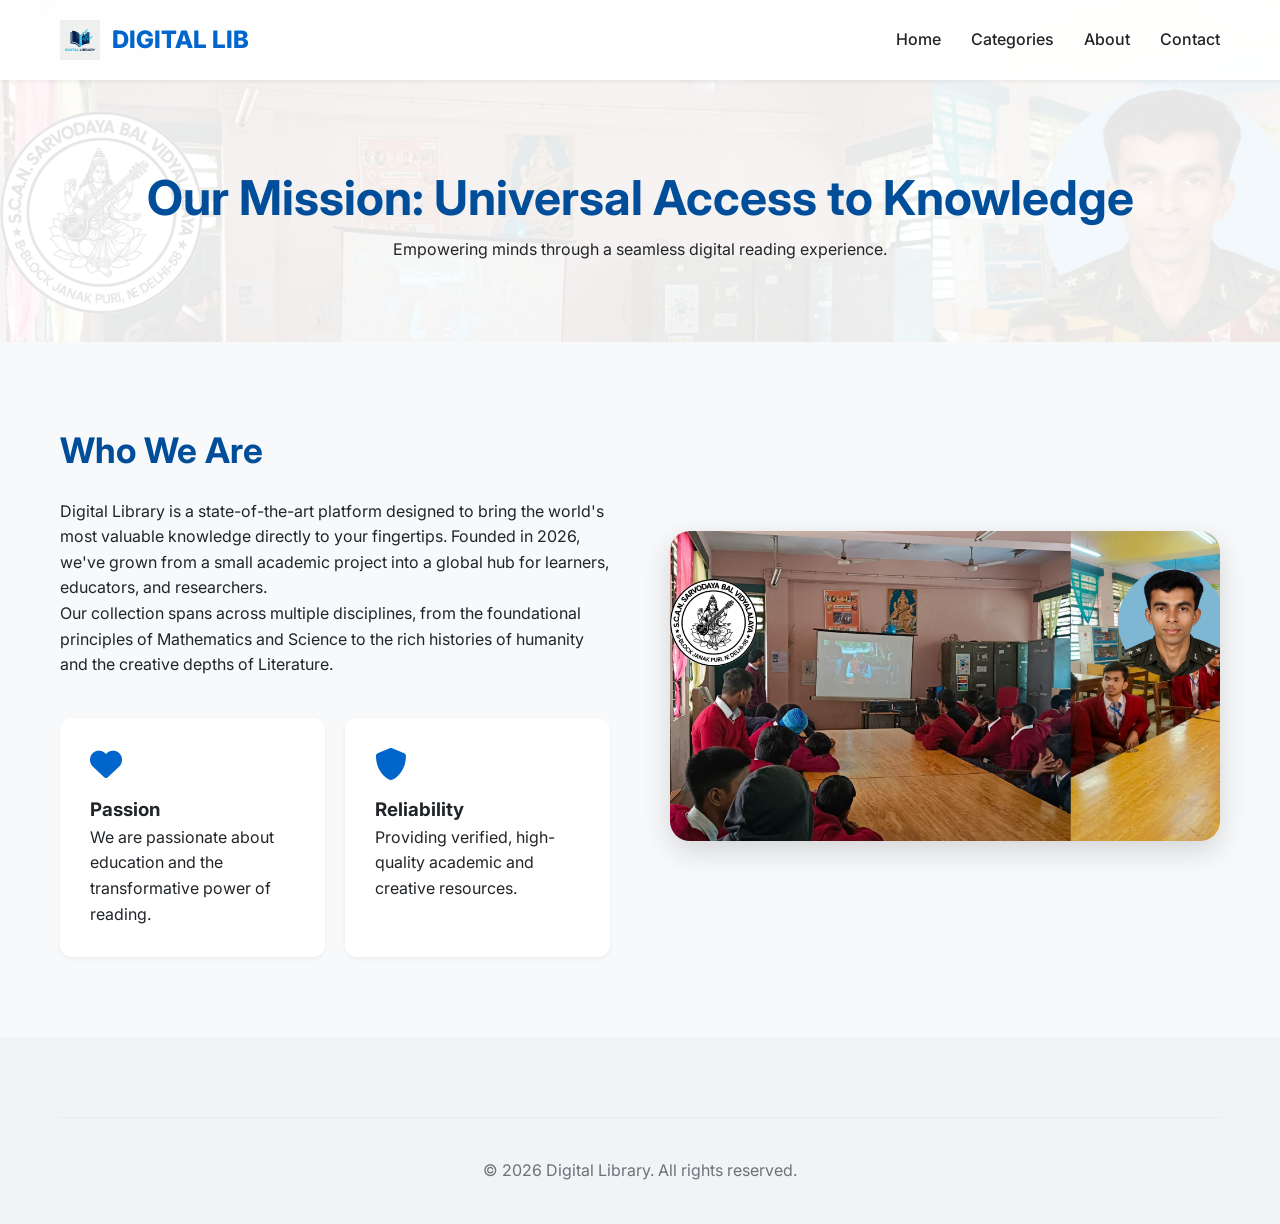
==== about.html @ 3c637026 "Add files via upload" ====
<!DOCTYPE html>
<html lang="en">

<head>
    <meta charset="UTF-8">
    <meta name="viewport" content="width=device-width, initial-scale=1.0">
    <title>About Us | Digital Library</title>
    <link rel="icon" type="image/png" href="favicon.png">
    <link href="https://fonts.googleapis.com/css2?family=Inter:wght@400;500;600;700;800&display=swap" rel="stylesheet">
    <link rel="stylesheet" href="https://cdnjs.cloudflare.com/ajax/libs/font-awesome/6.0.0/css/all.min.css">
    <link rel="stylesheet" href="assets/css/style.css">
</head>

<body>

    <nav class="navbar">
        <div class="container">
            <a href="index.html" class="logo">
                <img src="assets/images/logo.png" alt="Logo">
                <span>DIGITAL LIB</span>
            </a>
            <button class="nav-toggle"><i class="fas fa-bars"></i></button>
            <ul class="nav-links">
                <li><a href="index.html">Home</a></li>
                <li><a href="categories.html">Categories</a></li>
                <li><a href="about.html">About</a></li>
                <li><a href="contact.html">Contact</a></li>
            </ul>
        </div>
    </nav>

    <section class="about-hero fade-in-up">
        <div class="container">
            <h1>Our Mission: Universal Access to Knowledge</h1>
            <p>Empowering minds through a seamless digital reading experience.</p>
        </div>
    </section>

    <section class="about-content">
        <div class="container">
            <div class="about-grid">
                <div class="about-text">
                    <h2>Who We Are</h2>
                    <p>Digital Library is a state-of-the-art platform designed to bring the world's most valuable
                        knowledge directly to your fingertips. Founded in 2026, we've grown from a small academic
                        project into a global hub for learners, educators, and researchers.</p>
                    <p>Our collection spans across multiple disciplines, from the foundational principles of Mathematics
                        and Science to the rich histories of humanity and the creative depths of Literature.</p>

                    <div class="value-cards">
                        <div class="value-card">
                            <i class="fas fa-heart"></i>
                            <h3>Passion</h3>
                            <p>We are passionate about education and the transformative power of reading.</p>
                        </div>
                        <div class="value-card">
                            <i class="fas fa-shield-alt"></i>
                            <h3>Reliability</h3>
                            <p>Providing verified, high-quality academic and creative resources.</p>
                        </div>
                    </div>
                </div>
                <div class="about-image">
                    <img src="Image/scan.png" alt="Library Scene">
                </div>
            </div>
        </div>
    </section>

    <footer>
        <div class="container">
            <div class="footer-bottom">
                <p>&copy; 2026 Digital Library. All rights reserved.</p>
            </div>
        </div>
    </footer>

    <style>
        .about-hero {
            padding: 160px 0 80px;
            background: linear-gradient(rgba(255, 255, 255, 0.9), rgba(255, 255, 255, 0.9)), url('Image/scan.png');
            background-size: cover;
            text-align: center;
        }

        .about-hero h1 {
            font-size: 3rem;
            color: var(--primary-dark);
        }

        .about-content {
            padding: 80px 0;
        }

        .about-grid {
            display: grid;
            grid-template-columns: 1fr 1fr;
            gap: 60px;
            align-items: center;
        }

        .about-text h2 {
            font-size: 2.2rem;
            margin-bottom: 20px;
            color: var(--primary-dark);
        }

        .about-image img {
            width: 100%;
            border-radius: var(--radius-lg);
            box-shadow: var(--shadow-lg);
        }

        .value-cards {
            display: grid;
            grid-template-columns: 1fr 1fr;
            gap: 20px;
            margin-top: 40px;
        }

        .value-card {
            padding: 30px;
            background: var(--bg-white);
            border-radius: var(--radius-md);
            box-shadow: var(--shadow-sm);
        }

        .value-card i {
            font-size: 2rem;
            color: var(--primary);
            margin-bottom: 15px;
        }

        @media (max-width: 768px) {
            .about-grid {
                grid-template-columns: 1fr;
            }

            .about-hero h1 {
                font-size: 2rem;
            }
        }
    </style>

    <script>
        document.addEventListener('DOMContentLoaded', () => {
            // Mobile Menu Logic
            const toggle = document.querySelector('.nav-toggle');
            const navLinks = document.querySelector('.nav-links');
            if (toggle && navLinks) {
                toggle.addEventListener('click', () => {
                    navLinks.classList.toggle('active');
                    const icon = toggle.querySelector('i');
                    if (navLinks.classList.contains('active')) {
                        icon.classList.replace('fa-bars', 'fa-times');
                    } else {
                        icon.classList.replace('fa-times', 'fa-bars');
                    }
                });
            }
        });
    </script>
</body>

</html>
---- assets/css/style.css ----
/* Design System & Variables */
:root {
    --primary: #0066cc;
    --primary-dark: #004d99;
    --secondary: #6c757d;
    --accent: #00d2ff;
    --bg-light: #f8f9fa;
    --bg-white: #ffffff;
    --text-main: #212529;
    --text-muted: #6c7279;
    --shadow-sm: 0 2px 4px rgba(0, 0, 0, 0.05);
    --shadow-md: 0 4px 12px rgba(0, 0, 0, 0.1);
    --shadow-lg: 0 10px 30px rgba(0, 0, 0, 0.15);
    --radius-sm: 8px;
    --radius-md: 12px;
    --radius-lg: 20px;
    --transition: all 0.3s cubic-bezier(0.4, 0, 0.2, 1);
}

/* Base Styles */
* {
    margin: 0;
    padding: 0;
    box-sizing: border-box;
    font-family: 'Inter', system-ui, -apple-system, sans-serif;
}

body {
    background-color: var(--bg-light);
    color: var(--text-main);
    line-height: 1.6;
    overflow-x: hidden;
}

a {
    text-decoration: none;
    color: inherit;
    transition: var(--transition);
}

ul {
    list-style: none;
}

button {
    cursor: pointer;
    border: none;
    outline: none;
    background: none;
    transition: var(--transition);
}

.container {
    max-width: 1200px;
    margin: 0 auto;
    padding: 0 20px;
}

/* Navbar */
.navbar {
    position: fixed;
    top: 0;
    left: 0;
    width: 100%;
    height: 80px;
    background: rgba(255, 255, 255, 0.9);
    backdrop-filter: blur(10px);
    display: flex;
    align-items: center;
    z-index: 1000;
    box-shadow: var(--shadow-sm);
}

.navbar .container {
    display: flex;
    justify-content: space-between;
    align-items: center;
    width: 100%;
}

.nav-toggle {
    display: none;
    font-size: 1.5rem;
    color: var(--primary);
}

.logo {
    display: flex;
    align-items: center;
    gap: 12px;
    font-size: 1.5rem;
    font-weight: 800;
    color: var(--primary);
}

.logo img {
    height: 40px;
    width: 40px;
    object-fit: contain;
}

.nav-links {
    display: flex;
    gap: 30px;
}

.nav-links a {
    font-weight: 500;
    color: var(--text-main);
    position: relative;
}

.nav-links a:after {
    content: '';
    position: absolute;
    bottom: -5px;
    left: 0;
    width: 0;
    height: 2px;
    background: var(--primary);
    transition: var(--transition);
}

.nav-links a:hover {
    color: var(--primary);
}

.nav-links a:hover:after {
    width: 100%;
}

/* Animations */
@keyframes fadeInUp {
    from {
        opacity: 0;
        transform: translateY(30px);
    }

    to {
        opacity: 1;
        transform: translateY(0);
    }
}

.fade-in-up {
    animation: fadeInUp 0.8s forwards;
}

/* Hero Section */
.hero {
    height: 100vh;
    position: relative;
    display: flex;
    align-items: center;
    justify-content: center;
    text-align: center;
    padding-top: 80px;
    overflow: hidden;
}

.hero-slider-bg {
    position: absolute;
    top: 0;
    left: 0;
    width: 100%;
    height: 100%;
    z-index: -1;
    transition: opacity 1s ease-in-out;
}

.hero-slider-bg img {
    width: 100%;
    height: 100%;
    object-fit: cover;
    position: absolute;
    top: 0;
    left: 0;
    opacity: 0;
    transition: opacity 1s ease-in-out;
}

.hero-slider-bg img.active {
    opacity: 1;
}

.hero::before {
    content: '';
    position: absolute;
    top: 0; left: 0; width: 100%; height: 100%;
    background: linear-gradient(rgba(0,0,0,0.2), rgba(0,0,0,0.4)); /* Much lighter, darker gradient for visibility */
    z-index: 1;
}

.hero-content {
    position: relative;
    z-index: 2;
    max-width: 800px;
    margin: 0 auto;
    padding: 20px;
}

.hero h1 {
    font-size: 4rem;
    font-weight: 800;
    margin-bottom: 20px;
    color: #fff; /* White text for dark image bg */
    text-shadow: 0 4px 10px rgba(0,0,0,0.3);
}

.hero p {
    font-size: 1.4rem;
    color: rgba(255,255,255,0.9);
    margin-bottom: 40px;
}

.search-container {
    max-width: 600px;
    margin: 0 auto;
    position: relative;
}

.search-bar {
    width: 100%;
    padding: 20px 30px;
    border-radius: 50px;
    border: none;
    background: var(--bg-white);
    box-shadow: var(--shadow-lg);
    font-size: 1.1rem;
    padding-right: 80px;
}

.search-btn {
    position: absolute;
    right: 8px;
    top: 50%;
    transform: translateY(-50%);
    background: var(--primary);
    color: white;
    width: 44px;
    height: 44px;
    border-radius: 50%;
    display: flex;
    align-items: center;
    justify-content: center;
    border: none;
    cursor: pointer;
    transition: var(--transition);
}

.search-btn:hover {
    background: var(--primary-dark);
    transform: translateY(-50%) scale(1.05);
}

/* Sections Global */
section {
    padding: 100px 0;
}

.section-title {
    text-align: center;
    margin-bottom: 60px;
}

.section-title h2 {
    font-size: 2.5rem;
    font-weight: 700;
    color: var(--primary-dark);
}

.section-title p {
    color: var(--text-muted);
    font-size: 1.1rem;
}

/* Trending Books Slider */
.trending-slider {
    position: relative;
    overflow: hidden;
    padding: 20px 0;
}

.slider-container {
    display: grid;
    grid-template-columns: repeat(3, 1fr);
    gap: 40px;
    padding: 30px 0;
}

@media (max-width: 992px) {
    .slider-container {
        grid-template-columns: repeat(2, 1fr);
    }
}

@media (max-width: 768px) {
    .slider-container {
        grid-template-columns: 1fr;
    }
}

.book-card {
    min-width: 250px;
    background: var(--bg-white);
    border-radius: var(--radius-md);
    overflow: hidden;
    box-shadow: var(--shadow-sm);
    transition: var(--transition);
}

.book-card:hover {
    transform: translateY(-10px);
    box-shadow: var(--shadow-lg);
}

.book-img {
    height: 350px;
    overflow: hidden;
}

.book-img img {
    width: 100%;
    height: 100%;
    object-fit: cover;
}

.book-info {
    padding: 20px;
}

.book-info h3 {
    font-size: 1.1rem;
    margin-bottom: 5px;
}

.book-info p {
    color: var(--text-muted);
    font-size: 0.9rem;
}

.slider-nav {
    position: absolute;
    top: 50%;
    transform: translateY(-50%);
    width: 50px;
    height: 50px;
    background: var(--bg-white);
    border-radius: 50%;
    box-shadow: var(--shadow-md);
    display: flex;
    align-items: center;
    justify-content: center;
    z-index: 10;
}

.prev-btn {
    left: 10px;
}

.next-btn {
    right: 10px;
}

/* Achievements */
.achievements {
    background: white;
}

.stats-grid {
    display: grid;
    grid-template-columns: repeat(auto-fit, minmax(200px, 1fr));
    gap: 40px;
}

.stat-card {
    text-align: center;
    padding: 30px;
    background: var(--bg-white);
    border-radius: var(--radius-md);
    box-shadow: var(--shadow-sm);
    transition: var(--transition);
}

.stat-card i {
    font-size: 2.5rem;
    color: var(--primary);
    margin-bottom: 20px;
}

.stat-card h3 {
    font-size: 2.5rem;
    font-weight: 800;
    margin-bottom: 5px;
}

.stat-card p {
    color: var(--text-muted);
}

/* Categories */
.categories-grid {
    display: grid;
    grid-template-columns: repeat(auto-fit, minmax(280px, 1fr));
    gap: 30px;
}

.category-card {
    padding: 40px;
    background: var(--bg-white);
    border-radius: var(--radius-lg);
    box-shadow: var(--shadow-sm);
    text-align: center;
    transition: var(--transition);
    cursor: pointer;
    border: 1px solid transparent;
}

.category-card:hover {
    border-color: var(--primary);
    background: rgba(0, 102, 204, 0.02);
    transform: scale(1.05);
}

.category-card i {
    font-size: 3rem;
    color: var(--primary);
    margin-bottom: 20px;
}

/* Footer */
footer {
    background: #f1f3f5;
    padding: 80px 0 40px;
}

.footer-grid {
    display: grid;
    grid-template-columns: repeat(auto-fit, minmax(200px, 1fr));
    gap: 40px;
    margin-bottom: 60px;
}

.footer-logo {
    margin-bottom: 20px;
}

.footer-links h4 {
    margin-bottom: 25px;
    font-size: 1.2rem;
}

.footer-links li {
    margin-bottom: 12px;
}

.footer-bottom {
    text-align: center;
    padding-top: 40px;
    border-top: 1px solid #e9ecef;
    color: var(--text-muted);
}

.social-icons {
    display: flex;
    gap: 15px;
    margin-top: 20px;
}

.social-icons a {
    width: 40px;
    height: 40px;
    background: white;
    border-radius: 50%;
    display: flex;
    align-items: center;
    justify-content: center;
    box-shadow: var(--shadow-sm);
}

/* Category Page Styles */
.category-hero {
    padding: 120px 0 60px;
    background: var(--bg-white);
    text-align: center;
}

.category-hero h1 {
    font-size: 3rem;
    color: var(--primary-dark);
    margin-bottom: 10px;
}

.category-search {
    max-width: 500px;
    margin: 30px auto 0;
    position: relative;
}

.category-search input {
    width: 100%;
    padding: 15px 25px;
    border-radius: 30px;
    border: 1px solid #ddd;
    font-size: 1rem;
    padding-right: 50px;
}

.category-search i {
    position: absolute;
    right: 20px;
    top: 50%;
    transform: translateY(-50%);
    color: var(--secondary);
}

.books-display {
    padding-top: 0;
}

.books-grid {
    display: grid;
    grid-template-columns: repeat(auto-fill, minmax(280px, 1fr));
    gap: 30px;
}

.book-card-alt {
    display: flex;
    background: var(--bg-white);
    border-radius: var(--radius-md);
    overflow: hidden;
    box-shadow: var(--shadow-sm);
    transition: var(--transition);
}

.book-card-alt:hover {
    box-shadow: var(--shadow-md);
    transform: translateY(-5px);
}

.book-img-small {
    width: 120px;
    min-width: 120px;
}

.book-img-small img {
    width: 100%;
    height: 100%;
    object-fit: cover;
}

.book-info-alt {
    padding: 20px;
    display: flex;
    flex-direction: column;
    justify-content: center;
}

.book-info-alt h3 {
    font-size: 1rem;
    margin-bottom: 5px;
}

.book-info-alt p {
    font-size: 0.85rem;
    color: var(--text-muted);
    margin-bottom: 15px;
}

.view-btn {
    background: var(--primary);
    color: white;
    padding: 8px 15px;
    border-radius: 5px;
    font-size: 0.85rem;
    font-weight: 500;
    align-self: flex-start;
}

.no-results {
    text-align: center;
    padding: 100px 0;
}

.no-results i {
    font-size: 4rem;
    color: #eee;
    margin-bottom: 20px;
}

/* Modal Styles */
.modal {
    position: fixed;
    top: 0;
    left: 0;
    width: 100%;
    height: 100%;
    background: rgba(0, 0, 0, 0.6);
    display: flex;
    align-items: center;
    justify-content: center;
    z-index: 2000;
    opacity: 0;
    visibility: hidden;
    transition: var(--transition);
}

.modal.active {
    opacity: 1;
    visibility: visible;
}

.modal-content {
    background: var(--bg-white);
    width: 90%;
    max-width: 900px;
    border-radius: var(--radius-lg);
    position: relative;
    padding: 40px;
    transform: scale(0.8);
    transition: var(--transition);
}

.modal.active .modal-content {
    transform: scale(1);
}

.close-modal {
    position: absolute;
    right: 25px;
    top: 20px;
    font-size: 2rem;
    cursor: pointer;
    color: var(--secondary);
}

.modal-body {
    display: grid;
    grid-template-columns: 350px 1fr;
    gap: 40px;
}

.book-preview-large img {
    width: 100%;
    border-radius: var(--radius-md);
    box-shadow: var(--shadow-lg);
}

.book-details-large h2 {
    font-size: 2.2rem;
    margin-bottom: 10px;
    color: var(--primary-dark);
}

.book-details-large p {
    font-size: 1.1rem;
    margin-bottom: 15px;
}

.badge {
    display: inline-block;
    padding: 5px 15px;
    background: #e7f1ff;
    color: var(--primary);
    border-radius: 20px;
    font-size: 0.8rem;
    font-weight: 700;
    margin-bottom: 20px;
}

.book-description {
    color: var(--text-muted);
    margin-bottom: 30px;
}

.modal-actions {
    display: flex;
    gap: 20px;
}

.btn-primary {
    background: var(--primary);
    color: white;
    padding: 15px 30px;
    border-radius: 10px;
    font-weight: 600;
}

.btn-outline {
    border: 1px solid var(--primary);
    color: var(--primary);
    padding: 15px 30px;
    border-radius: 10px;
    font-weight: 600;
}

/* Perfection Pass: Animations */
.reveal {
    opacity: 0;
    transform: translateY(30px);
    transition: all 0.8s ease-out;
}

.reveal.active {
    opacity: 1;
    transform: translateY(0);
}

@keyframes fadeIn {
    from { opacity: 0; }
    to { opacity: 1; }
}

@keyframes slideUp {
    from { transform: translateY(50px); opacity: 0; }
    to { transform: translateY(0); opacity: 1; }
}

.fade-in { animation: fadeIn 1.2s ease forwards; }
.slide-up { animation: slideUp 0.8s cubic-bezier(0.2, 0.8, 0.2, 1) forwards; }

.hero-slider-bg img {
    transition: opacity 1.5s ease-in-out; /* Smoother slider transition */
}

@media (max-width: 768px) {
    .nav-toggle {
        display: block;
    }

    .nav-links {
        display: none;
        position: absolute;
        top: 80px;
        left: 0;
        width: 100%;
        background: white;
        flex-direction: column;
        padding: 20px;
        gap: 15px;
        box-shadow: var(--shadow-md);
        text-align: center;
    }

    .nav-links.active {
        display: flex;
    }

    .hero-content h1 {
        font-size: 2.5rem;
    }

    .modal-body {
        grid-template-columns: 1fr;
    }

    .modal-content {
        padding: 20px;
        height: 90%;
        overflow-y: auto;
    }
}
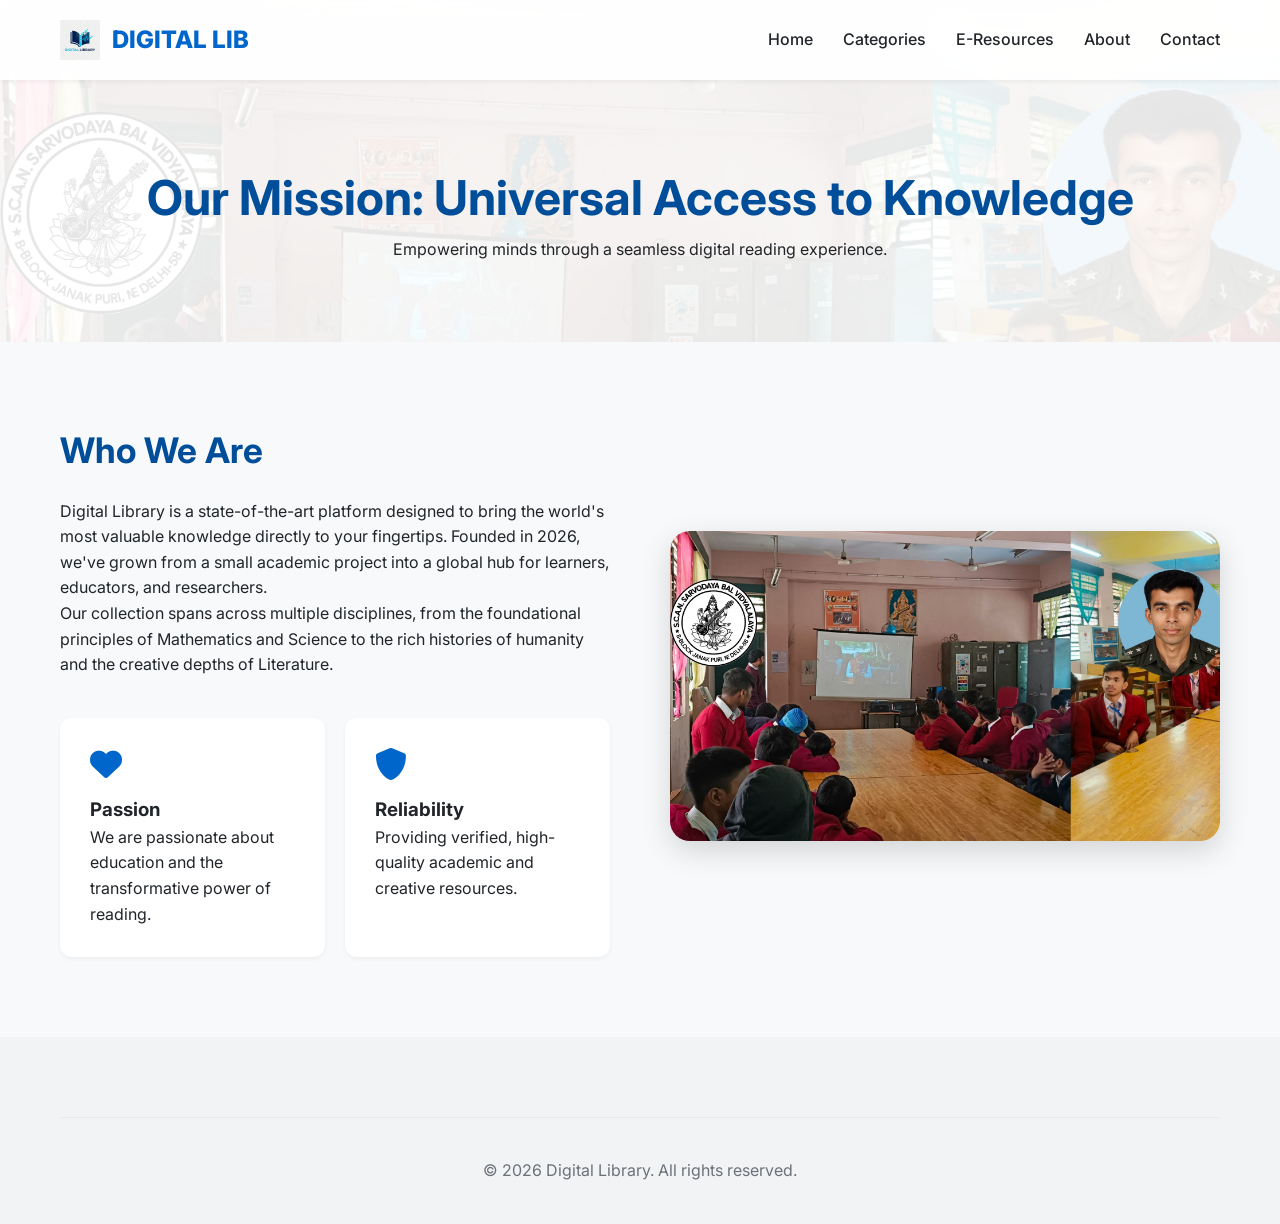
==== commit f05f2e13: "Add files via upload" ====
--- a/about.html
+++ b/about.html
@@ -23,7 +23,8 @@
             <ul class="nav-links">
                 <li><a href="index.html">Home</a></li>
                 <li><a href="categories.html">Categories</a></li>
-                <li><a href="about.html">About</a></li>
+                <li><a href="e-resources.html">E-Resources</a></li>
+                <li><a href="about.html" class="active">About</a></li>
                 <li><a href="contact.html">Contact</a></li>
             </ul>
         </div>
--- a/assets/css/style.css
+++ b/assets/css/style.css
@@ -406,26 +406,86 @@
 }
 
 .category-card {
-    padding: 40px;
-    background: var(--bg-white);
+    position: relative;
+    padding: 50px 40px;
+    background: rgba(255, 255, 255, 0.7);
+    backdrop-filter: blur(10px);
+    -webkit-backdrop-filter: blur(10px);
+    border: 1px solid rgba(255, 255, 255, 0.3);
     border-radius: var(--radius-lg);
     box-shadow: var(--shadow-sm);
     text-align: center;
     transition: var(--transition);
     cursor: pointer;
-    border: 1px solid transparent;
+    overflow: hidden;
+}
+
+.category-card::before {
+    content: '';
+    position: absolute;
+    top: -50px;
+    right: -50px;
+    width: 150px;
+    height: 150px;
+    background: var(--primary);
+    opacity: 0.05;
+    border-radius: 50%;
+    transition: var(--transition);
+    z-index: 1;
 }
 
 .category-card:hover {
+    transform: translateY(-10px) scale(1.02);
+    box-shadow: var(--shadow-lg);
+    background: rgba(255, 255, 255, 0.9);
     border-color: var(--primary);
-    background: rgba(0, 102, 204, 0.02);
-    transform: scale(1.05);
+}
+
+.category-card:hover::before {
+    transform: scale(2);
+    opacity: 0.1;
+}
+
+.category-icon-wrapper {
+    width: 80px;
+    height: 80px;
+    background: rgba(0, 102, 204, 0.1);
+    border-radius: 20px;
+    display: flex;
+    align-items: center;
+    justify-content: center;
+    margin: 0 auto 25px;
+    transition: var(--transition);
+    position: relative;
+    z-index: 2;
+}
+
+.category-card:hover .category-icon-wrapper {
+    background: var(--primary);
+    transform: rotate(10deg);
 }
 
 .category-card i {
-    font-size: 3rem;
+    font-size: 2.5rem;
     color: var(--primary);
-    margin-bottom: 20px;
+    transition: var(--transition);
+    z-index: 2;
+}
+
+.category-card:hover i {
+    color: white;
+}
+
+.category-card h3 {
+    position: relative;
+    z-index: 2;
+    margin-bottom: 10px;
+}
+
+.category-card p {
+    position: relative;
+    z-index: 2;
+    color: var(--text-muted);
 }
 
 /* Footer */
